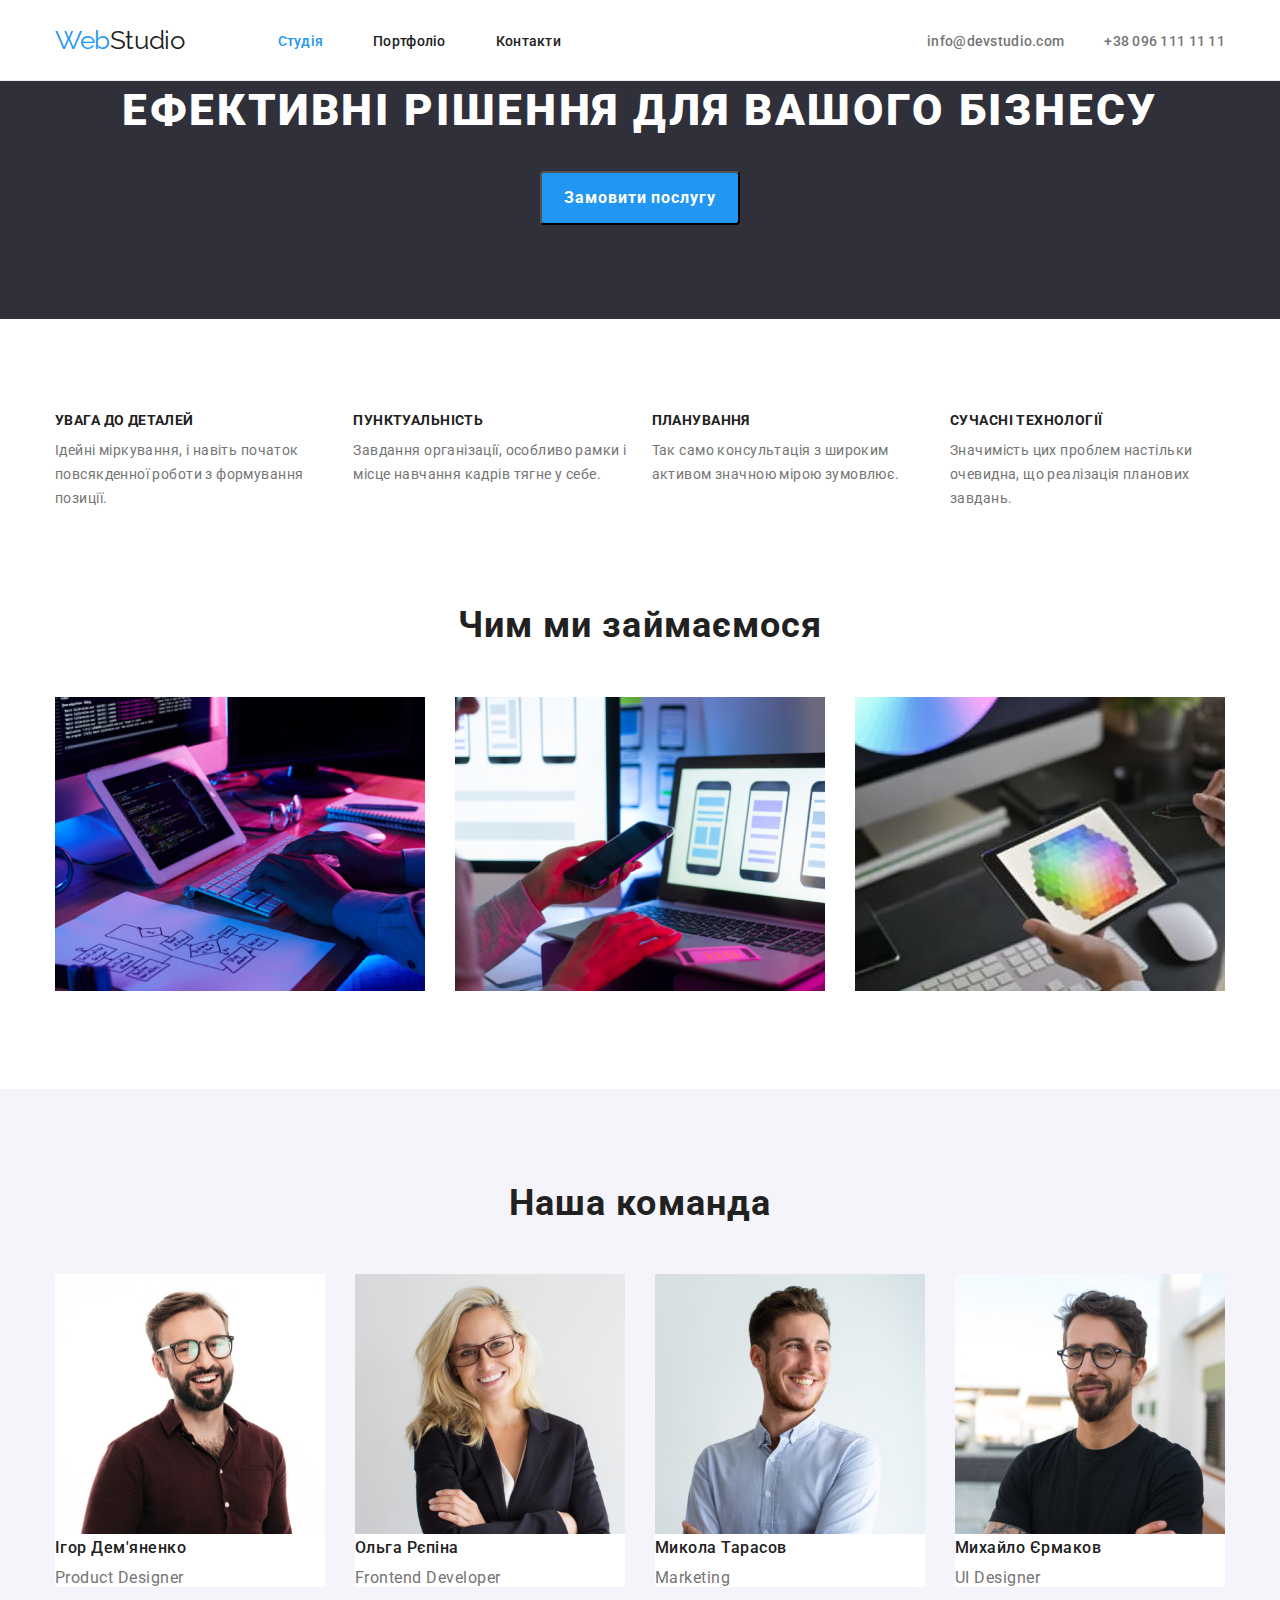
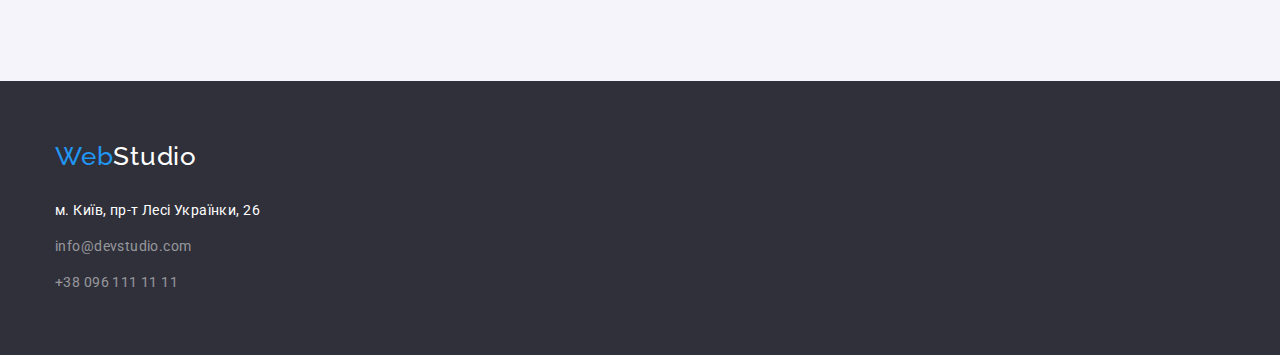
==== index.html @ aed1226d "Upload HomeWork3" ====
<!DOCTYPE html>
<html lang="uk">
<head>
    <meta charset="UTF-8">
    <meta http-equiv="X-UA-Compatible" content="IE=edge">
    <meta name="viewport" content="width=, initial-scale=1.0">
    <title>WebStudio</title>
    <link href="https://fonts.googleapis.com/css2?family=Raleway:wght@700&family=Roboto:wght@400;500;700;900&display=swap" rel="stylesheet">
    <link rel="stylesheet" href="./css/styles.css">
</head>
<body class="pagebody">
    <header class="header-general">
        <div class="container">
            <nav class="main-nav">
                <a href="" class="logo"><span>Web</span>Studio</a> 
                <ul class="site-nav">
                    <li class="item">
                        <a class="link current" href="./index.html">Студія</a>
                    </li>
                    <li class="item">
                        <a class="link" href="./portfolio.html">Портфоліо</a>
                    </li>
                    <li class="item">
                        <a class="link" href="">Контакти</a>
                    </li>
                </ul>
                <ul class="header-address">
                    <li class="item">
                        <a class="email" href="mailto:info@devstudio.com">info@devstudio.com</a>
                    </li>
                    <li class="item">
                        <a class="tel" href="tel:+380961111111">+38 096 111 11 11</a>
                    </li>
                </ul>
            </nav>
        </div>
    </header>
    
    <main>
        <section class="hero">
            <h1 class="hero-title">
                ЕФЕКТИВНІ РІШЕННЯ ДЛЯ ВАШОГО БІЗНЕСУ
            </h1>
            <button type="button" class="button">Замовити послугу</button>
        </section>
        <section class="section">
            <div class="container">
                <h2 class="section-title visually-hidden">Перелік конкурентних переваг</h2>
                <ul class="features-list">
                    <li class="item">
                        <h3 class="features-title">УВАГА ДО ДЕТАЛЕЙ</h3>
                        <p class="features-text">Ідейні міркування, і навіть початок повсякденної роботи з формування позиції.</p>
                    </li>
                    <li class="item">
                        <h3 class="features-title">ПУНКТУАЛЬНІСТЬ</h3>
                        <p class="features-text"> Завдання організації, особливо рамки і місце навчання кадрів тягне у себе.</p>
                    </li>
                    <li class="item">
                        <h3 class="features-title">ПЛАНУВАННЯ</h3>
                        <p class="features-text">Так само консультація з широким активом значною мірою зумовлює.</p>
                    </li>
                    <li class="item">
                        <h3 class="features-title">СУЧАСНІ ТЕХНОЛОГІЇ</h3>
                        <p class="features-text">Значимість цих проблем настільки очевидна, що реалізація планових завдань.</p>
                    </li>
                </ul>
            </div>
        </section>
        <section class="section no-padding">
            <div class="container">
                <h2 class="section-title">Чим ми займаємося</h2>
                <ul class="pictures">
                    <li class="pictures-item">
                        <img src="./images/img1.jpg" alt="Зображення програмування" width="370" height="294">
                    </li>
                    <li class="pictures-item">
                        <img src="./images/img2.jpg" alt="Зображення розробка мобільних додатків" width="370" height="294">
                    </li>
                    <li class="pictures-item">
                        <img src="./images/img3.jpg" alt="Зображення розробка дизайну" width="370" height="294">
                    </li>    
                </ul>
            </div>
        </section>
        <section class="section team">
            <div class="container">
                <h2 class="section-title">Наша команда</h2>
            <ul class="people-list">
                <li class="people-item">
                    <img src="./images/igor_demjanenko.jpg" alt="Фото Ігор Дем'яненко" width="270" height="260">
                    <h3 class="people-title">Ігор Дем'яненко</h3>
                    <p class="position-title" lang="en">Product Designer</p>
                </li>
                <li class="people-item">
                    <img src="./images/olga_repina.jpg" alt="Фото Ольга Рєпіна" width="270" height="260"> 
                    <h3 class="people-title">Ольга Рєпіна</h3>
                    <p class="position-title" lang="en">Frontend Developer</p>
                </li>
                <li class="people-item">
                    <img src="./images/mykola_tarasov.jpg" alt="Фото Микола Тарасов" width="270" height="260">
                    <h3 class="people-title">Микола Тарасов</h3>
                    <p class="position-title" lang="en">Marketing</p>
                </li>
                <li class="people-item">
                    <img src="./images/myhaylo_ermakov.jpg" alt="Фото Михайло Єрмаков" width="270" height="260">
                    <h3 class="people-title">Михайло Єрмаков</h3>
                    <p class="position-title" lang="en">UI Designer</p>
                </li>
            </ul>                      
            </div>
        </section>
    </main>
    
    <footer class="footer-general">
        <div class="container">
            <a class="footer-logo" href=""><span>Web</span>Studio</a>
            <address class="footer-address">
                <ul class="footer-contacts">
                    <li>
                        <a class="location" href="https://goo.gl/maps/jkj4zA6aRE2ndgtP7">м. Київ, пр-т Лесі Українки, 26</a>
                    </li>
                    <li>
                        <a class="email" href="mailto:info@devstudio.com">info@devstudio.com</a>
                    </li>
                    <li>
                        <a class="tel" href="tel:+380961111111">+38 096 111 11 11</a>
                    </li>
                </ul>
            </address>
        </div>
    </footer>
</body>
</html>
---- css/styles.css ----
:root {
    --primary-text-color:#757575;
    --title-text-color:#212121;
    --accent-color:#2196F3;
    --global-white-color:#ffffff;
    --address-color: rgba(255, 255, 255, 0.5);
}

/* Regular 400
Medium 500
Bold 700
Black 900*/

h1, h2, h3, h4, h5 {
    margin: 0px;
    padding: 0px;
    margin-block-end: 0px;
    margin-block-start: 0px;
}

body {
    font-family: Roboto, sans-serif;
    color: var(--primary-text-color);
    margin: 0px;
}

a {
    text-decoration: none;
    padding: 0px;
    margin: 0px;
}

p {
    margin: 0px;
    padding: 0px;
}

.container {
    width: 1170px;
    padding-right: 15px;
    padding-left: 15px;
    margin-left: auto;
    margin-right: auto;
}

.logo {
    padding-top: 25px;
    padding-bottom: 25px;
    color: var(--title-text-color);
    font-family: Raleway, cursive;
    letter-spacing: -0.015em;
    font-size: 26px;
    line-height: 1,19
}

.logo span {
    color: var(--accent-color);
}

.pagebody {
    background-color: var(--global-white-color);
    color: var(--primary-text-color);
}
 
ul {
    list-style: none;
    padding: 0px;
    margin: 0px;
}



/*SiteNav*/

.header-general {
    border-bottom: 1px solid #ECECEC;
}
 
.main-nav {
    display: flex;
    align-items: center;
}

.site-nav {
    display: flex;
    margin-left: 93px;
}

.site-nav .item + .item {
    margin-left: 50px;
}

.header-address .item + .item {
    margin-left: 40px;
}

.header-address {
    display: flex;
    margin-left: auto;
}

.site-nav .link {
    padding-top: 32px;
    padding-bottom: 32px;
    color: var(--title-text-color);
    font-size: 14px;
    font-weight: 500;
    line-height: 1.14;
    letter-spacing: 0.02em;
}

.site-nav .link:hover,
.site-nav .link:focus {
    color: var(--accent-color);
}

.site-nav .link.current {
    color: var(--accent-color);
}

.header-address .email,
.header-address .tel {
    padding-top: 32px;
    padding-bottom: 32px;
    color: var(--primary-text-color);
    font-weight: 500;
    font-size: 14px;
    letter-spacing: 0.02em;
    line-height: 1.14;
}

.header-adress .email:hover,
.header-adress .email:focus, 
.header-adress .tel:hover,
.header-adress .tel:focus {
    color: var(--accent-color);
}

/*Hero*/

.hero {
    background-color: #2F303A;
    text-align: center;
    margin: 0px;
    padding-top: 0px;
    padding-bottom: 94px;
}

.hero-title {
    margin-top: 0px;
    margin-bottom: 30px;
    color: var(--global-white-color);
    font-weight: 900;
    font-size: 44px;
    line-height: 1.36;
    letter-spacing: 0.06em;
    text-align: center;
}

.button {
    display: inline-block;
    min-width: 200px;
    border-radius: 4px;
    padding: 10px 20px;
    cursor: pointer;
    font-family: Roboto;
    background-color: var(--accent-color);
    color: var(--global-white-color);
    font-size: 16px;
    font-weight: 700;
    line-height: 1.9;
    letter-spacing: 0.06em;
    text-align: center;   
}

.button:hover,
.button:focus {
    background-color: #188CE8;
}

/*Section*/

.section {
    margin-top: 0px;
    margin-bottom: 0px;
    padding-top: 94px;
    padding-bottom: 94px;
}

.section-title {
    margin: 0px;
    padding-top: 0px;
    padding-bottom: 50px;
    color: var(--title-text-color);
    font-size: 36px;
    line-height: 1.16;
    letter-spacing: 0.03em;
    text-align: center;
} 

.no-padding {
    padding-top: 0px;
}

.pictures {
    display: flex;
    justify-content: space-between;
}

.pictures-item {
    display: block;
}

.visually-hidden { 
    position: absolute; 
    white-space: nowrap; 
    width: 1px; height: 1px; 
    overflow: hidden; 
    border: 0; 
    padding: 0; 
    clip: rect(0 0 0 0); 
    clip-path: inset(50%); 
    margin: -1px; 
}

.features-list {
    display: flex;
    justify-content: space-between;
    }

.features-list .item {
    width: 275px;
}

.features-list .features-title {
    margin-top: 0px;
    margin-bottom: 10px;
    color: var(--title-text-color);
    font-weight: 700;
    font-size: 14px;
    line-height: 1.14;
    letter-spacing: 0.03em;
}

.features-list .features-text {
    margin: 0px;
    color: var(--primary-text-color);
    font-size: 14px;
    line-height: 1.71;
    letter-spacing: 0.03em;
}

.section.team {
    /* background-color: tomato; */
    background-color:#F5F4FA;
    margin-top: 0px;
    margin-bottom: 0px;
    padding-top: 94px;
}

.people-list {
    display: flex;
    justify-content: space-between;
}

.people-list .people-item {
    background-color: var(--global-white-color);
}

.people-list .people-title {
    color: var(--title-text-color);
}

.people-title {
    margin-top: 0px;
    margin-bottom: 10px;
    font-weight: 500;
    font-size: 16px;
    line-height: 1.19;
    letter-spacing: 0.03em;
}

.position-title {
    margin: 0px;
    font-size: 16px;
    line-height: 1.19;
    letter-spacing: 0.03em;
}
 
/*Footer*/ 

.footer-logo {
    display: inline-block;
    margin-top: 60px;
    margin-bottom: 28px;
    padding: 0px;
    color: var(--global-white-color);
    font-family: Raleway;
    font-weight: 500;
    font-size: 26px;
    line-height: 1.19;
    letter-spacing: 0.03em;
} 

.footer-logo span {
    color: var(--accent-color);
}

.footer-general {
    background-color: #2F303A;
    color: var(--global-white-color);
    font-size: 14px;
    font-style: normal;
}

.footer-address {
    font-style: normal;
    letter-spacing: 0.03em;
    line-height: 1.71;
}

.footer-address .location {
    color: var(--global-white-color);
    letter-spacing: 0.03em;
    line-height: 1.71;
 }

.location:hover,
.location:focus {
    color: var(--accent-color);
}

.footer-address .email,
.footer-address .tel {
    color: var(--address-color);
    letter-spacing: 0.03em;
    line-height: 1.71;
}

.email:hover,
.email:focus, 
.tel:hover,
.tel:focus {
    color: var(--accent-color);
}

.footer-contacts .location,
.footer-contacts .email {
    display: block;
    margin-top: 0px;
    margin-bottom: 12px;
}

.footer-contacts .tel {
    display: block;
    margin-top: 0px;
    padding-bottom: 60px;
}

/*Portfolio*/

.buttons-portfolio {
    display: flex;
    margin-bottom: 56px;
    justify-content: center;
    align-items: center;
}

.button-portfolio {
    margin-left: 8px;
    min-width: 64px;
    display: inline-block;
    border-radius: 4px;
    padding: 6px 22px;
    font-family: Roboto, sans-serif;
    cursor: pointer;
    font-weight: 500;
    font-size: 16px;
    line-height: 1.62;
    letter-spacing: 0.03em;
    text-align: center;
}

.button-portfolio.active {
    min-width: 64px;
    border-radius: 4px;
    padding: 6px 22px;
    font-family: Roboto, sans-serif;
    color: var(--global-white-color);
    background-color: var(--accent-color);
    cursor: pointer;
    font-weight: 500;
    font-size: 16px;
    line-height: 1.62;
    letter-spacing: 0.03em;
    text-align: center;
}

.button-portfolio:focus,
.button-portfolio:hover {
    background-color: var(--accent-color);
    color: var(--global-white-color);
}


.portfolio-title {
    border-left: 1px solid #EEEEEE;
    border-right: 1px solid #EEEEEE;
    padding-left: 24px;
    padding-right: 24px;
    color: var(--title-text-color);
    font-size: 18px;
    line-height: 2;
    letter-spacing: 0.06em;

    /* background-color: tomato; */
}

.portfolio-text {
    border-left: 1px solid #EEEEEE;
    border-right: 1px solid #EEEEEE;
    padding-left: 24px;
    padding-right: 24px;
    font-size: 16px;
    line-height: 1.88;
    letter-spacing: 0.03em;
    /* background-color:teal; */
}

.portfolio-examples {
    display: flex;
    /* gap: 30px; */
    flex-wrap: wrap;
}

.portfolio-examples .portfolio-pictures {
    display: block;
}

.portfolio-examples .item {
    width: calc((100% - 60px) / 3); 
    margin-bottom: 30px;
    margin-right: 30px;
    border-bottom: 1px solid #EEEEEE;
}


.portfolio-examples .item:nth-child(3n) {
    margin-right: 0px;
}

.portfolio-examples .item:nth-last-child(-n+3) {
    margin-bottom: 0px;
}
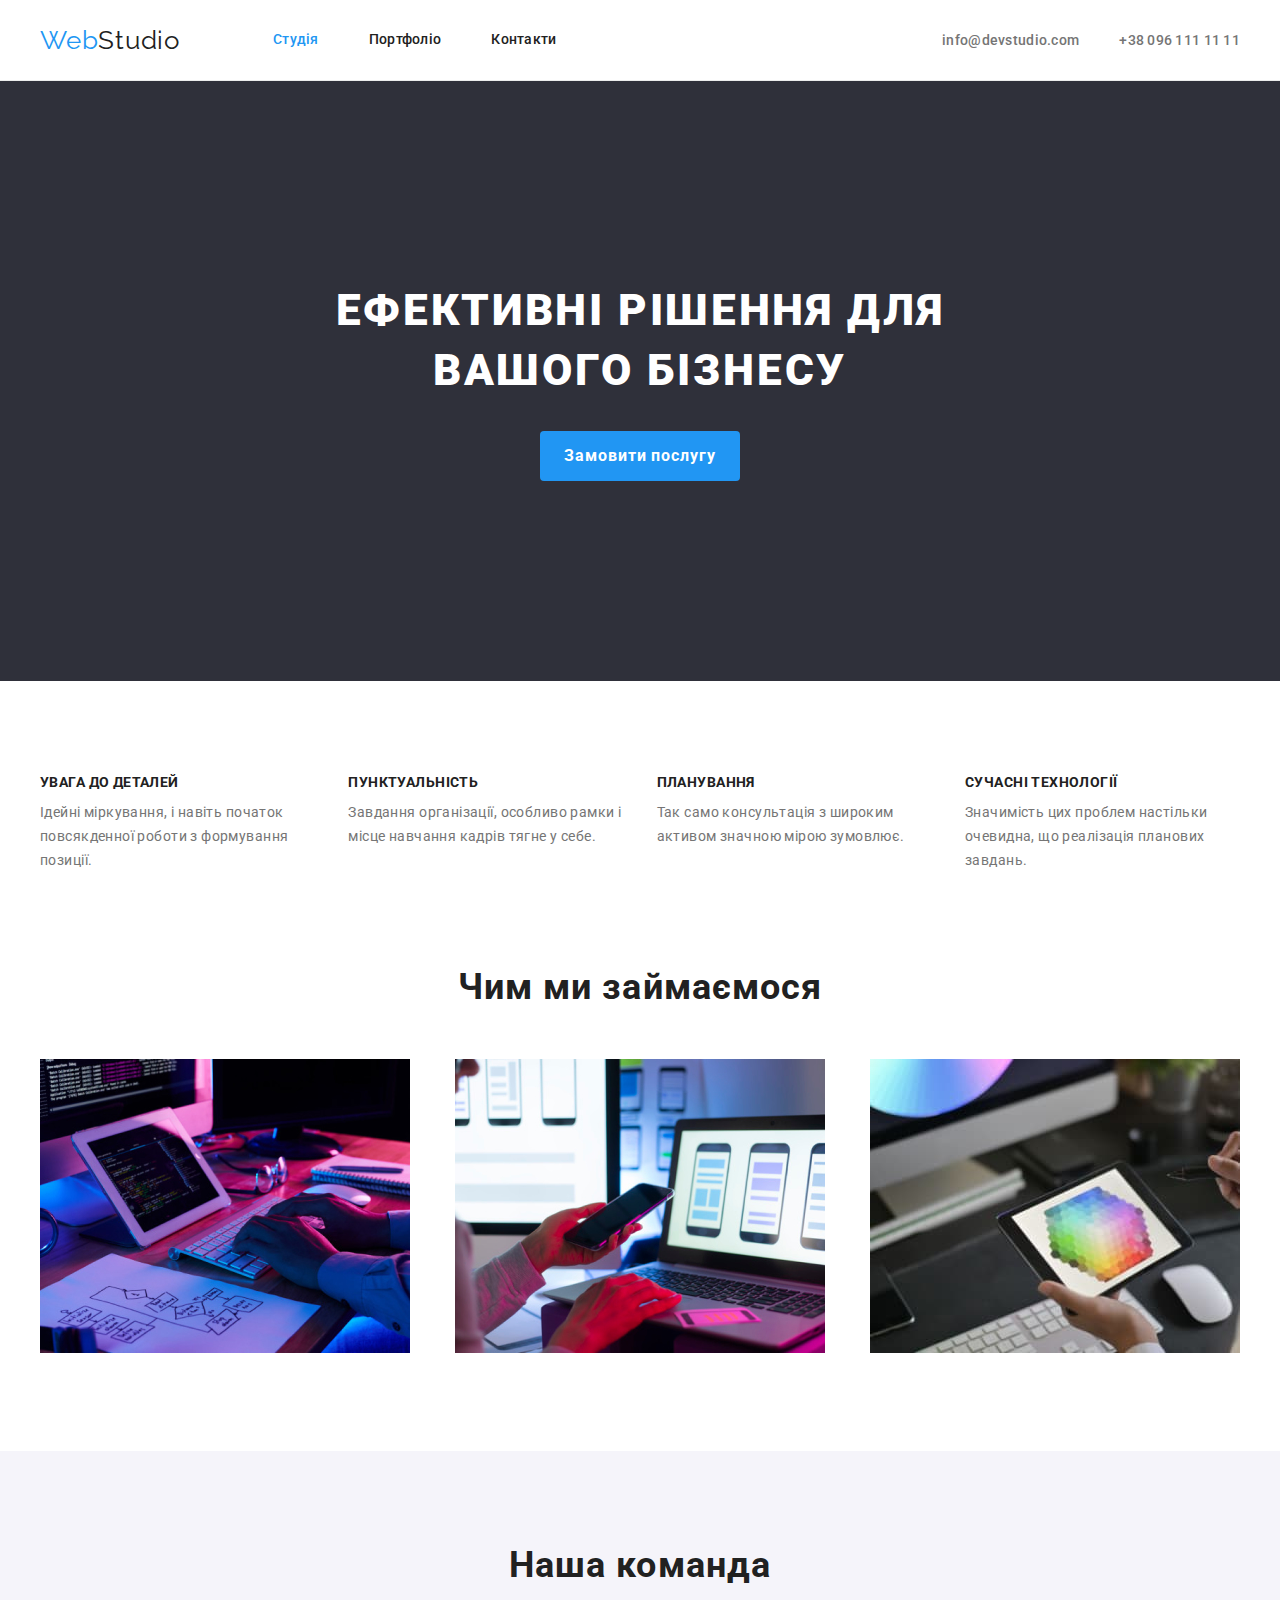
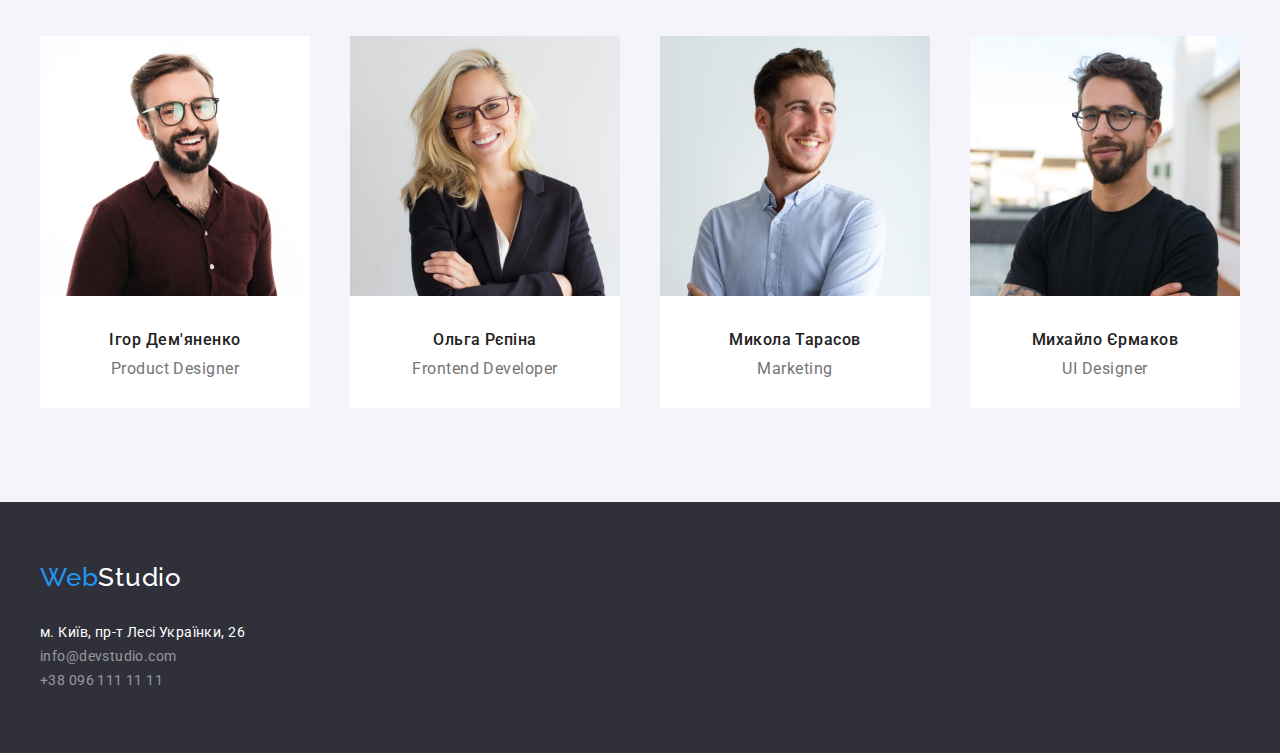
==== commit cb9a8e31: "1 корректировка" ====
--- a/index.html
+++ b/index.html
@@ -88,23 +88,31 @@
             <ul class="people-list">
                 <li class="people-item">
                     <img src="./images/igor_demjanenko.jpg" alt="Фото Ігор Дем'яненко" width="270" height="260">
-                    <h3 class="people-title">Ігор Дем'яненко</h3>
-                    <p class="position-title" lang="en">Product Designer</p>
+                    <div class="position-people">
+                        <h3 class="people-title">Ігор Дем'яненко</h3>
+                        <p class="position-title" lang="en">Product Designer</p>
+                    </div>
                 </li>
                 <li class="people-item">
                     <img src="./images/olga_repina.jpg" alt="Фото Ольга Рєпіна" width="270" height="260"> 
-                    <h3 class="people-title">Ольга Рєпіна</h3>
-                    <p class="position-title" lang="en">Frontend Developer</p>
+                    <div class="position-people">
+                        <h3 class="people-title">Ольга Рєпіна</h3>
+                        <p class="position-title" lang="en">Frontend Developer</p>
+                    </div>
                 </li>
                 <li class="people-item">
                     <img src="./images/mykola_tarasov.jpg" alt="Фото Микола Тарасов" width="270" height="260">
-                    <h3 class="people-title">Микола Тарасов</h3>
-                    <p class="position-title" lang="en">Marketing</p>
+                    <div class="position-people">
+                        <h3 class="people-title">Микола Тарасов</h3>
+                        <p class="position-title" lang="en">Marketing</p>
+                    </div>
                 </li>
                 <li class="people-item">
                     <img src="./images/myhaylo_ermakov.jpg" alt="Фото Михайло Єрмаков" width="270" height="260">
-                    <h3 class="people-title">Михайло Єрмаков</h3>
-                    <p class="position-title" lang="en">UI Designer</p>
+                    <div class="position-people">
+                        <h3 class="people-title">Михайло Єрмаков</h3>
+                        <p class="position-title" lang="en">UI Designer</p>
+                    </div>
                 </li>
             </ul>                      
             </div>
--- a/css/styles.css
+++ b/css/styles.css
@@ -35,8 +35,12 @@
     padding: 0px;
 }
 
+img {
+    max-width: 100%;
+}
+
 .container {
-    width: 1170px;
+    width: 1200px;
     padding-right: 15px;
     padding-left: 15px;
     margin-left: auto;
@@ -44,13 +48,11 @@
 }
 
 .logo {
-    padding-top: 25px;
-    padding-bottom: 25px;
     color: var(--title-text-color);
     font-family: Raleway, cursive;
-    letter-spacing: -0.015em;
+    letter-spacing: 0.03em;
     font-size: 26px;
-    line-height: 1,19
+    line-height: 1.19
 }
 
 .logo span {
@@ -100,6 +102,7 @@
 }
 
 .site-nav .link {
+    display: block;
     padding-top: 32px;
     padding-bottom: 32px;
     color: var(--title-text-color);
@@ -142,11 +145,14 @@
     background-color: #2F303A;
     text-align: center;
     margin: 0px;
-    padding-top: 0px;
-    padding-bottom: 94px;
+    padding-top: 200px;
+    padding-bottom: 200px;
 }
 
 .hero-title {
+    margin-right: auto;
+    margin-left: auto;
+    max-width: 696px;
     margin-top: 0px;
     margin-bottom: 30px;
     color: var(--global-white-color);
@@ -158,8 +164,8 @@
 }
 
 .button {
-    display: inline-block;
     min-width: 200px;
+    border: var(--accent-color);
     border-radius: 4px;
     padding: 10px 20px;
     cursor: pointer;
@@ -188,9 +194,10 @@
 }
 
 .section-title {
-    margin: 0px;
+    margin-top: 0px;
+    margin-bottom: 50px;
     padding-top: 0px;
-    padding-bottom: 50px;
+    padding-bottom: 0px;
     color: var(--title-text-color);
     font-size: 36px;
     line-height: 1.16;
@@ -265,6 +272,7 @@
 
 .people-list .people-item {
     background-color: var(--global-white-color);
+    text-align: center;
 }
 
 .people-list .people-title {
@@ -286,12 +294,15 @@
     line-height: 1.19;
     letter-spacing: 0.03em;
 }
- 
+
+.position-people {
+    padding-top: 30px;
+    padding-bottom: 30px;
+}
 /*Footer*/ 
 
 .footer-logo {
     display: inline-block;
-    margin-top: 60px;
     margin-bottom: 28px;
     padding: 0px;
     color: var(--global-white-color);
@@ -311,6 +322,8 @@
     color: var(--global-white-color);
     font-size: 14px;
     font-style: normal;
+    padding-top: 60px;
+    padding-bottom: 60px;
 }
 
 .footer-address {
@@ -344,22 +357,11 @@
     color: var(--accent-color);
 }
 
-.footer-contacts .location,
-.footer-contacts .email {
-    display: block;
-    margin-top: 0px;
-    margin-bottom: 12px;
-}
-
-.footer-contacts .tel {
-    display: block;
-    margin-top: 0px;
-    padding-bottom: 60px;
-}
 
 /*Portfolio*/
 
 .buttons-portfolio {
+    gap: 8px;
     display: flex;
     margin-bottom: 56px;
     justify-content: center;
@@ -367,10 +369,9 @@
 }
 
 .button-portfolio {
-    margin-left: 8px;
     min-width: 64px;
-    display: inline-block;
     border-radius: 4px;
+    border: #F5F4FA;
     padding: 6px 22px;
     font-family: Roboto, sans-serif;
     cursor: pointer;
@@ -404,51 +405,48 @@
 
 
 .portfolio-title {
-    border-left: 1px solid #EEEEEE;
-    border-right: 1px solid #EEEEEE;
-    padding-left: 24px;
-    padding-right: 24px;
     color: var(--title-text-color);
     font-size: 18px;
     line-height: 2;
     letter-spacing: 0.06em;
-
-    /* background-color: tomato; */
+    margin-bottom: 4px;
+    
 }
 
 .portfolio-text {
+    font-size: 16px;
+    line-height: 1.88;
+    letter-spacing: 0.03em;
+}
+
+.portfolio-examples {
+    display: flex;
+    justify-content: center;
+    flex-wrap: wrap;
+}
+
+.portfolio-examples .portfolio-pictures {
+    display: block;
+}
+
+.portfolio-examples .item {
+    width: calc((100% - 90px) / 3); 
+    margin-bottom: 30px;
+    margin-right: 30px;
+}
+
+
+.portfolio-examples .item:nth-child(3n) {
+    margin-right: 0px;
+}
+
+.portfolio-examples .item:nth-last-child(-n+3) {
+    margin-bottom: 0px;
+} 
+
+.portfolio-description {
+    padding: 20px 24px;
+    border-bottom: 1px solid #EEEEEE;
     border-left: 1px solid #EEEEEE;
     border-right: 1px solid #EEEEEE;
-    padding-left: 24px;
-    padding-right: 24px;
-    font-size: 16px;
-    line-height: 1.88;
-    letter-spacing: 0.03em;
-    /* background-color:teal; */
-}
-
-.portfolio-examples {
-    display: flex;
-    /* gap: 30px; */
-    flex-wrap: wrap;
-}
-
-.portfolio-examples .portfolio-pictures {
-    display: block;
-}
-
-.portfolio-examples .item {
-    width: calc((100% - 60px) / 3); 
-    margin-bottom: 30px;
-    margin-right: 30px;
-    border-bottom: 1px solid #EEEEEE;
-}
-
-
-.portfolio-examples .item:nth-child(3n) {
-    margin-right: 0px;
-}
-
-.portfolio-examples .item:nth-last-child(-n+3) {
-    margin-bottom: 0px;
-} +}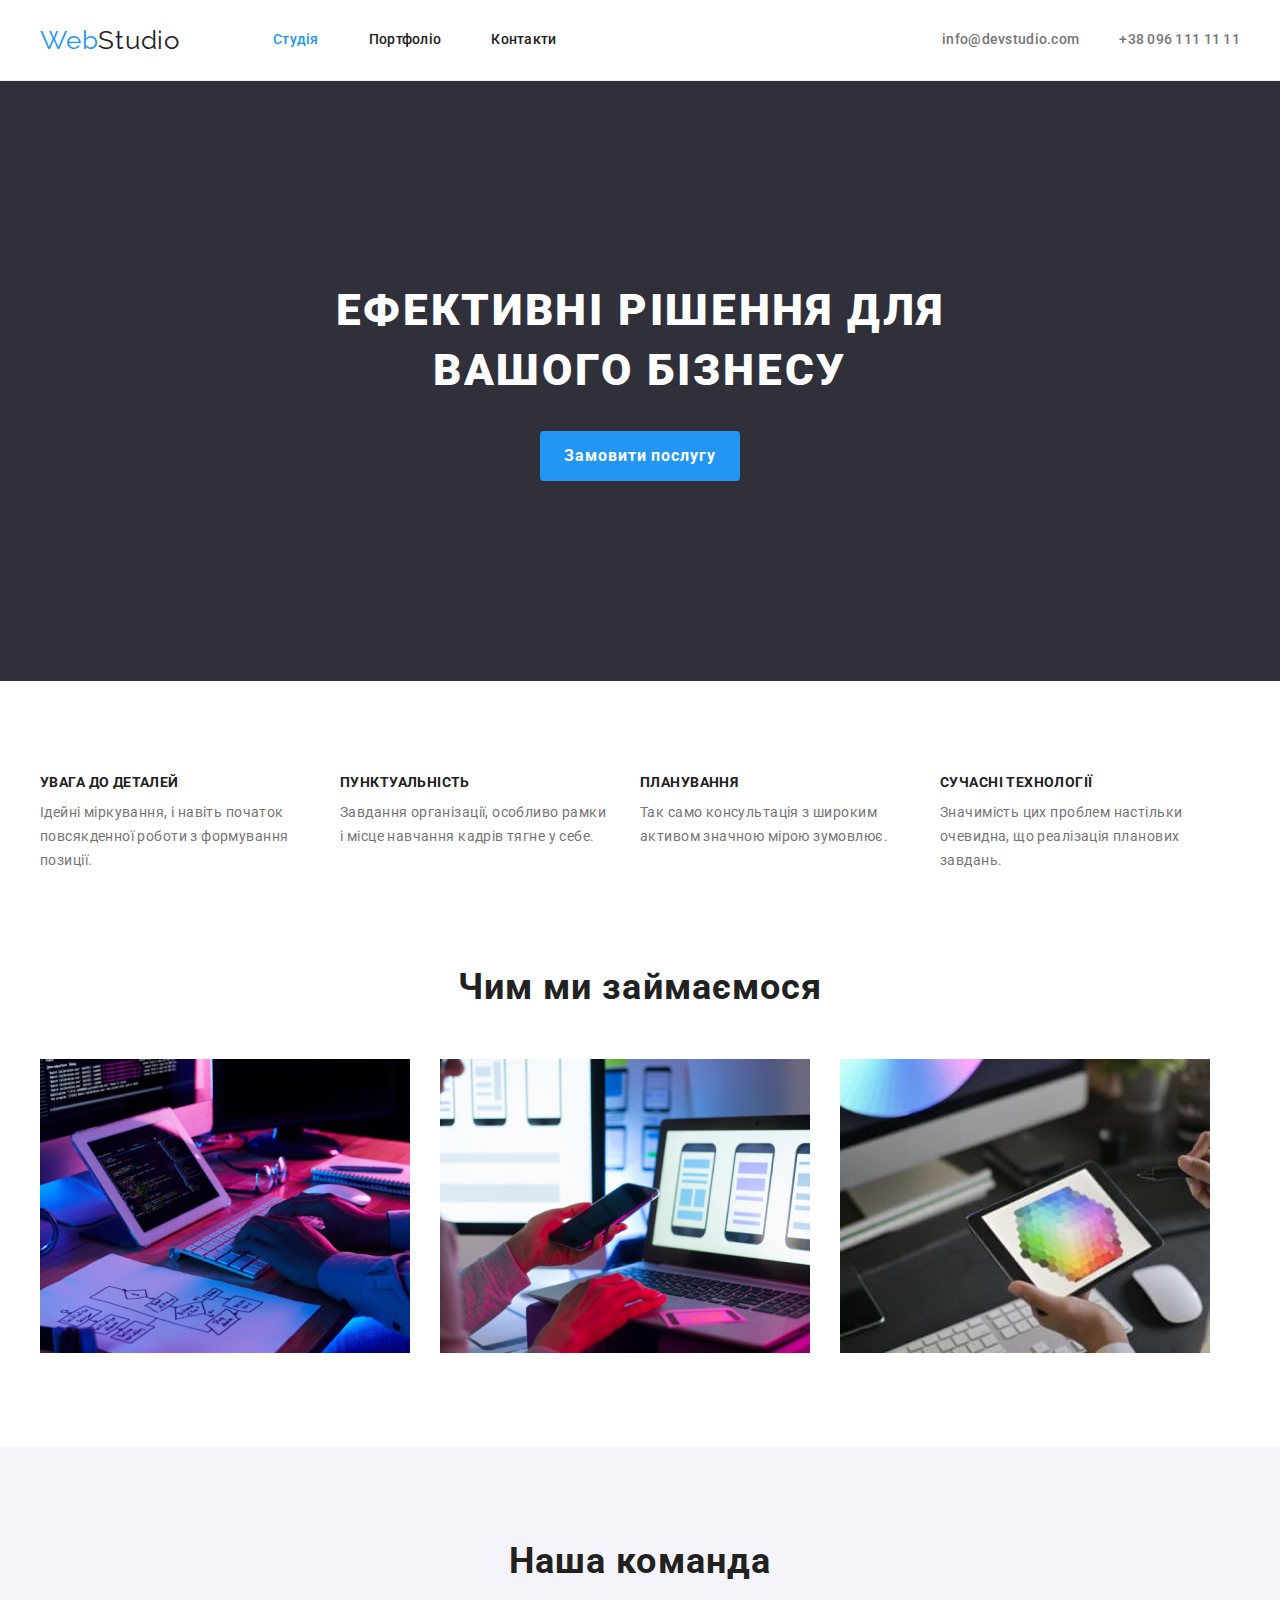
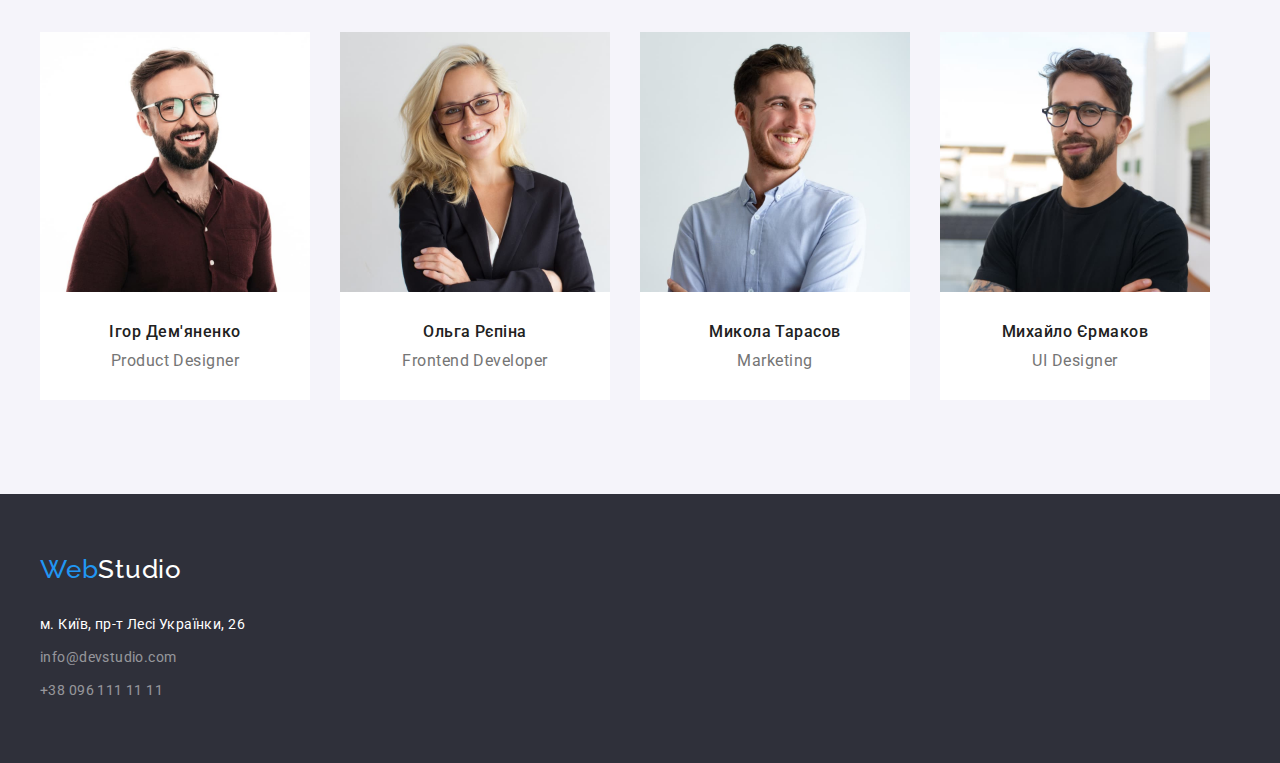
==== commit f743c4af: "Второе исправление" ====
--- a/index.html
+++ b/index.html
@@ -6,6 +6,7 @@
     <meta name="viewport" content="width=, initial-scale=1.0">
     <title>WebStudio</title>
     <link href="https://fonts.googleapis.com/css2?family=Raleway:wght@700&family=Roboto:wght@400;500;700;900&display=swap" rel="stylesheet">
+    <link rel="stylesheet" href="https://cdnjs.cloudflare.com/ajax/libs/modern-normalize/1.1.0/modern-normalize.min.css" integrity="sha512-wpPYUAdjBVSE4KJnH1VR1HeZfpl1ub8YT/NKx4PuQ5NmX2tKuGu6U/JRp5y+Y8XG2tV+wKQpNHVUX03MfMFn9Q==" crossorigin="anonymous" referrerpolicy="no-referrer" />
     <link rel="stylesheet" href="./css/styles.css">
 </head>
 <body class="pagebody">
@@ -124,13 +125,13 @@
             <a class="footer-logo" href=""><span>Web</span>Studio</a>
             <address class="footer-address">
                 <ul class="footer-contacts">
-                    <li>
+                    <li class="footer-item">
                         <a class="location" href="https://goo.gl/maps/jkj4zA6aRE2ndgtP7">м. Київ, пр-т Лесі Українки, 26</a>
                     </li>
-                    <li>
+                    <li class="footer-item">
                         <a class="email" href="mailto:info@devstudio.com">info@devstudio.com</a>
                     </li>
-                    <li>
+                    <li class="footer-item">
                         <a class="tel" href="tel:+380961111111">+38 096 111 11 11</a>
                     </li>
                 </ul>
--- a/css/styles.css
+++ b/css/styles.css
@@ -11,12 +11,17 @@
 Bold 700
 Black 900*/
 
-h1, h2, h3, h4, h5 {
-    margin: 0px;
-    padding: 0px;
-    margin-block-end: 0px;
-    margin-block-start: 0px;
-}
+h1,
+h2,
+h3,
+h4,
+h5,
+h6,
+p {
+	margin-top: 0;
+}
+
+
 
 body {
     font-family: Roboto, sans-serif;
@@ -36,7 +41,9 @@
 }
 
 img {
-    max-width: 100%;
+    display: block;
+	max-width: 100%;
+	height: auto;
 }
 
 .container {
@@ -66,10 +73,13 @@
  
 ul {
     list-style: none;
-    padding: 0px;
-    margin: 0px;
-}
-
+    padding: 0;
+    margin: 0;
+}
+
+address {
+	font-style: normal;
+}
 
 
 /*SiteNav*/
@@ -123,6 +133,7 @@
 
 .header-address .email,
 .header-address .tel {
+    display: block;
     padding-top: 32px;
     padding-bottom: 32px;
     color: var(--primary-text-color);
@@ -211,11 +222,11 @@
 
 .pictures {
     display: flex;
-    justify-content: space-between;
+    gap: 30px;
 }
 
 .pictures-item {
-    display: block;
+    display: flex;
 }
 
 .visually-hidden { 
@@ -232,11 +243,11 @@
 
 .features-list {
     display: flex;
-    justify-content: space-between;
+    gap: 30px;
     }
 
 .features-list .item {
-    width: 275px;
+    width: 270px;
 }
 
 .features-list .features-title {
@@ -258,7 +269,6 @@
 }
 
 .section.team {
-    /* background-color: tomato; */
     background-color:#F5F4FA;
     margin-top: 0px;
     margin-bottom: 0px;
@@ -267,7 +277,7 @@
 
 .people-list {
     display: flex;
-    justify-content: space-between;
+    gap: 30px;
 }
 
 .people-list .people-item {
@@ -333,9 +343,14 @@
 }
 
 .footer-address .location {
+    margin-bottom: 9px;
     color: var(--global-white-color);
     letter-spacing: 0.03em;
     line-height: 1.71;
+ }
+
+ .footer-address .email {
+    margin-bottom: 9px;
  }
 
 .location:hover,
@@ -357,6 +372,13 @@
     color: var(--accent-color);
 }
 
+.footer-item {
+    margin-bottom: 9px;
+}
+
+.footer-item:last-child {
+    margin-bottom: 0px;
+}
 
 /*Portfolio*/
 
@@ -421,7 +443,7 @@
 
 .portfolio-examples {
     display: flex;
-    justify-content: center;
+    gap: 30px;
     flex-wrap: wrap;
 }
 
@@ -429,20 +451,20 @@
     display: block;
 }
 
-.portfolio-examples .item {
+/* .portfolio-examples .item {
     width: calc((100% - 90px) / 3); 
     margin-bottom: 30px;
     margin-right: 30px;
-}
-
-
-.portfolio-examples .item:nth-child(3n) {
+} */
+
+
+/* .portfolio-examples .item:nth-child(3n) {
     margin-right: 0px;
 }
 
 .portfolio-examples .item:nth-last-child(-n+3) {
     margin-bottom: 0px;
-} 
+}  */
 
 .portfolio-description {
     padding: 20px 24px;
